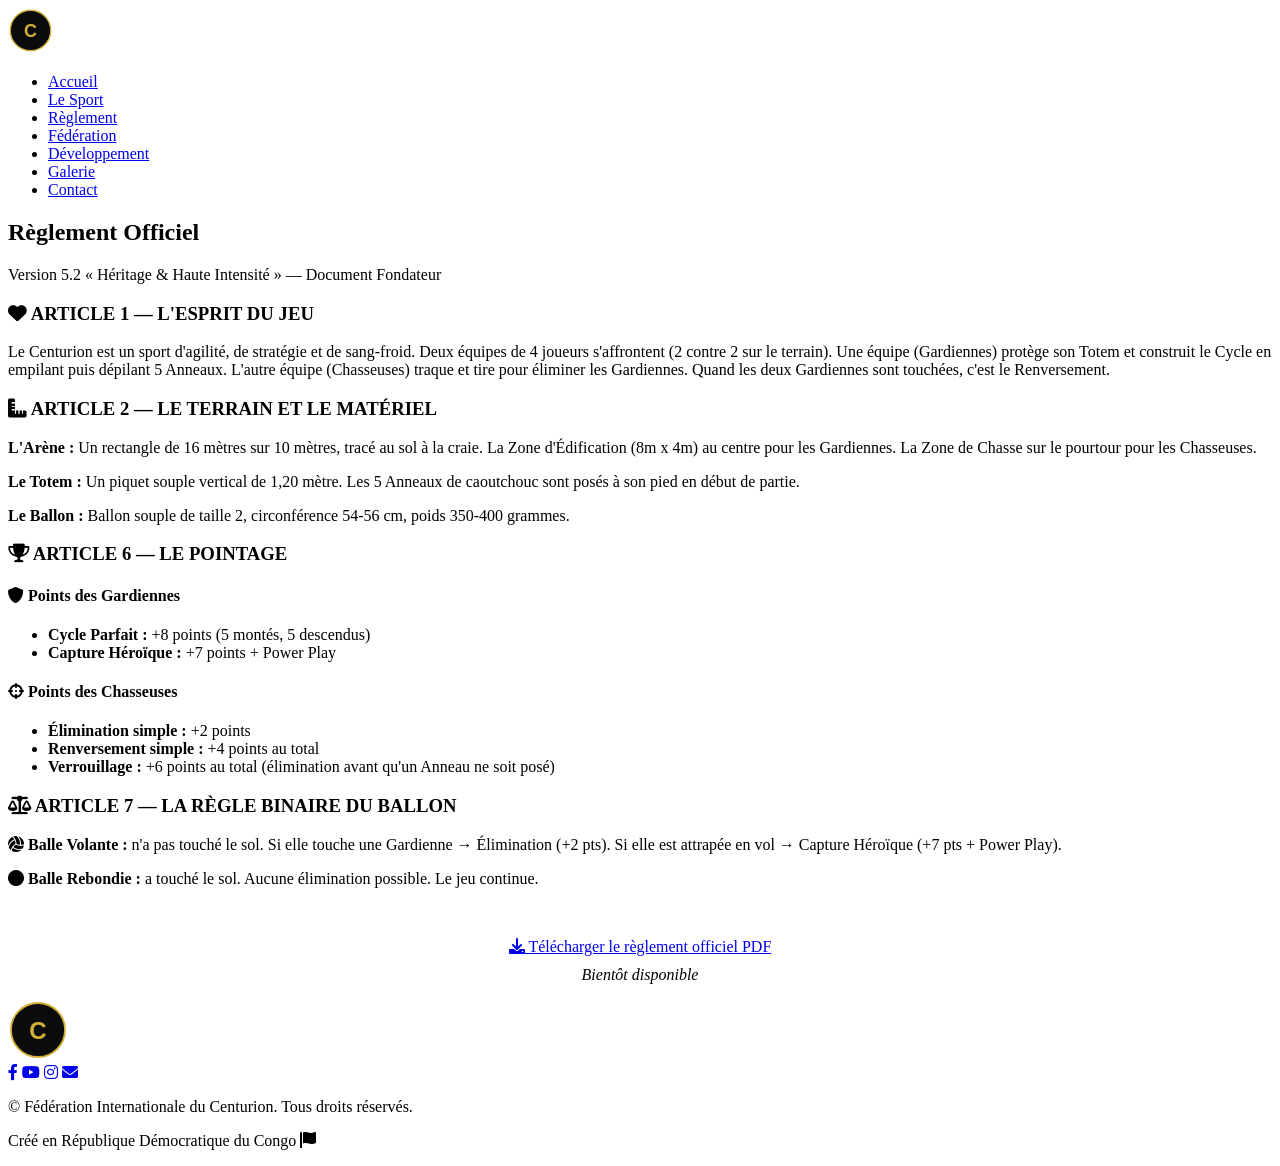
==== reglement.html @ c5f0d4e4 "Add official regulations for Centurion sport This file contains the official rules and regulations f" ====
<!DOCTYPE html>
<html lang="fr">
<head>
    <meta charset="UTF-8">
    <meta name="viewport" content="width=device-width, initial-scale=1.0">
    <meta name="description" content="Règlement officiel du Centurion version 5.2. Points, fautes, Renversement, Capture Héroïque, Power Play. Téléchargez le PDF officiel.">
    <meta name="keywords" content="règlement Centurion, règles Centurion, points Centurion, faute Centurion, Centurion PDF">
    <title>Règlement Officiel - Le Centurion | Version 5.2</title>
    <link rel="stylesheet" href="https://cdnjs.cloudflare.com/ajax/libs/font-awesome/6.0.0-beta3/css/all.min.css">
    <link rel="stylesheet" href="css/style.css">
</head>
<body>

    <header class="main-header">
        <nav class="navbar container">
            <a href="index.html" class="logo">
                <img src="images/logo-centurion.png" alt="Logo Le Centurion" onerror="this.onerror=null; this.src='data:image/svg+xml;utf8,<svg xmlns=%22http://www.w3.org/2000/svg%22 viewBox=%220 0 100 100%22><circle cx=%2250%22 cy=%2250%22 r=%2245%22 fill=%22%230B0B0B%22 stroke=%22%23D4AF37%22 stroke-width=%223%22/><text x=%2250%22 y=%2265%22 font-family=%22Arial%22 font-size=%2240%22 fill=%22%23D4AF37%22 text-anchor=%22middle%22 font-weight=%22bold%22>C</text></svg>'; this.style.width='45px'; this.style.height='45px';">
            </a>
            <ul class="nav-menu">
                <li><a href="index.html">Accueil</a></li>
                <li><a href="sport.html">Le Sport</a></li>
                <li><a href="reglement.html">Règlement</a></li>
                <li><a href="federation.html">Fédération</a></li>
                <li><a href="developpement.html">Développement</a></li>
                <li><a href="galerie.html">Galerie</a></li>
                <li><a href="contact.html">Contact</a></li>
            </ul>
            <div class="hamburger">
                <span class="bar"></span>
                <span class="bar"></span>
                <span class="bar"></span>
            </div>
        </nav>
    </header>

    <main>
        <section class="page-header">
            <div class="container">
                <h1>Règlement Officiel</h1>
                <p>Version 5.2 « Héritage & Haute Intensité » — Document Fondateur</p>
            </div>
        </section>

        <section>
            <div class="container">
                <div class="reglement-articles">
                    <article class="reveal">
                        <h3><i class="fas fa-heart"></i> ARTICLE 1 — L'ESPRIT DU JEU</h3>
                        <p>Le Centurion est un sport d'agilité, de stratégie et de sang-froid. Deux équipes de 4 joueurs s'affrontent (2 contre 2 sur le terrain). Une équipe (Gardiennes) protège son Totem et construit le Cycle en empilant puis dépilant 5 Anneaux. L'autre équipe (Chasseuses) traque et tire pour éliminer les Gardiennes. Quand les deux Gardiennes sont touchées, c'est le Renversement.</p>
                    </article>

                    <article class="reveal">
                        <h3><i class="fas fa-ruler-combined"></i> ARTICLE 2 — LE TERRAIN ET LE MATÉRIEL</h3>
                        <p><strong>L'Arène :</strong> Un rectangle de 16 mètres sur 10 mètres, tracé au sol à la craie. La Zone d'Édification (8m x 4m) au centre pour les Gardiennes. La Zone de Chasse sur le pourtour pour les Chasseuses.</p>
                        <p><strong>Le Totem :</strong> Un piquet souple vertical de 1,20 mètre. Les 5 Anneaux de caoutchouc sont posés à son pied en début de partie.</p>
                        <p><strong>Le Ballon :</strong> Ballon souple de taille 2, circonférence 54-56 cm, poids 350-400 grammes.</p>
                    </article>

                    <article class="reveal">
                        <h3><i class="fas fa-trophy"></i> ARTICLE 6 — LE POINTAGE</h3>
                        <h4><i class="fas fa-shield-alt"></i> Points des Gardiennes</h4>
                        <ul>
                            <li><strong>Cycle Parfait :</strong> +8 points (5 montés, 5 descendus)</li>
                            <li><strong>Capture Héroïque :</strong> +7 points + Power Play</li>
                        </ul>
                        <h4><i class="fas fa-crosshairs"></i> Points des Chasseuses</h4>
                        <ul>
                            <li><strong>Élimination simple :</strong> +2 points</li>
                            <li><strong>Renversement simple :</strong> +4 points au total</li>
                            <li><strong>Verrouillage :</strong> +6 points au total (élimination avant qu'un Anneau ne soit posé)</li>
                        </ul>
                    </article>

                    <article class="reveal">
                        <h3><i class="fas fa-balance-scale"></i> ARTICLE 7 — LA RÈGLE BINAIRE DU BALLON</h3>
                        <p><strong><i class="fas fa-volleyball-ball"></i> Balle Volante :</strong> n'a pas touché le sol. Si elle touche une Gardienne → Élimination (+2 pts). Si elle est attrapée en vol → Capture Héroïque (+7 pts + Power Play).</p>
                        <p><strong><i class="fas fa-circle"></i> Balle Rebondie :</strong> a touché le sol. Aucune élimination possible. Le jeu continue.</p>
                    </article>
                </div>
                <div style="text-align: center; margin-top: 50px;">
                    <a href="#" class="btn btn-or"><i class="fas fa-download"></i> Télécharger le règlement officiel PDF</a>
                    <p style="margin-top: 10px; color: var(--gris-moyen); font-style: italic;">Bientôt disponible</p>
                </div>
            </div>
        </section>
    </main>

    <footer class="main-footer">
        <div class="container">
            <img src="images/logo-centurion.png" alt="Logo FIC" class="footer-logo" onerror="this.onerror=null; this.src='data:image/svg+xml;utf8,<svg xmlns=%22http://www.w3.org/2000/svg%22 viewBox=%220 0 100 100%22><circle cx=%2250%22 cy=%2250%22 r=%2245%22 fill=%22%230B0B0B%22 stroke=%22%23D4AF37%22 stroke-width=%223%22/><text x=%2250%22 y=%2265%22 font-family=%22Arial%22 font-size=%2240%22 fill=%22%23D4AF37%22 text-anchor=%22middle%22 font-weight=%22bold%22>C</text></svg>'; this.style.width='60px'; this.style.height='60px';">
            <div class="footer-social">
                <a href="#" aria-label="Facebook"><i class="fab fa-facebook-f"></i></a>
                <a href="#" aria-label="YouTube"><i class="fab fa-youtube"></i></a>
                <a href="#" aria-label="Instagram"><i class="fab fa-instagram"></i></a>
                <a href="mailto:federation@centurion-sport.org" aria-label="Email"><i class="fas fa-envelope"></i></a>
            </div>
            <div class="footer-text">
                <p>© <span id="current-year"></span> Fédération Internationale du Centurion. Tous droits réservés.</p>
                <p class="origin">Créé en République Démocratique du Congo <i class="fas fa-flag"></i></p>
            </div>
        </div>
    </footer>

    <script src="js/script.js"></script>
</body>
</html>
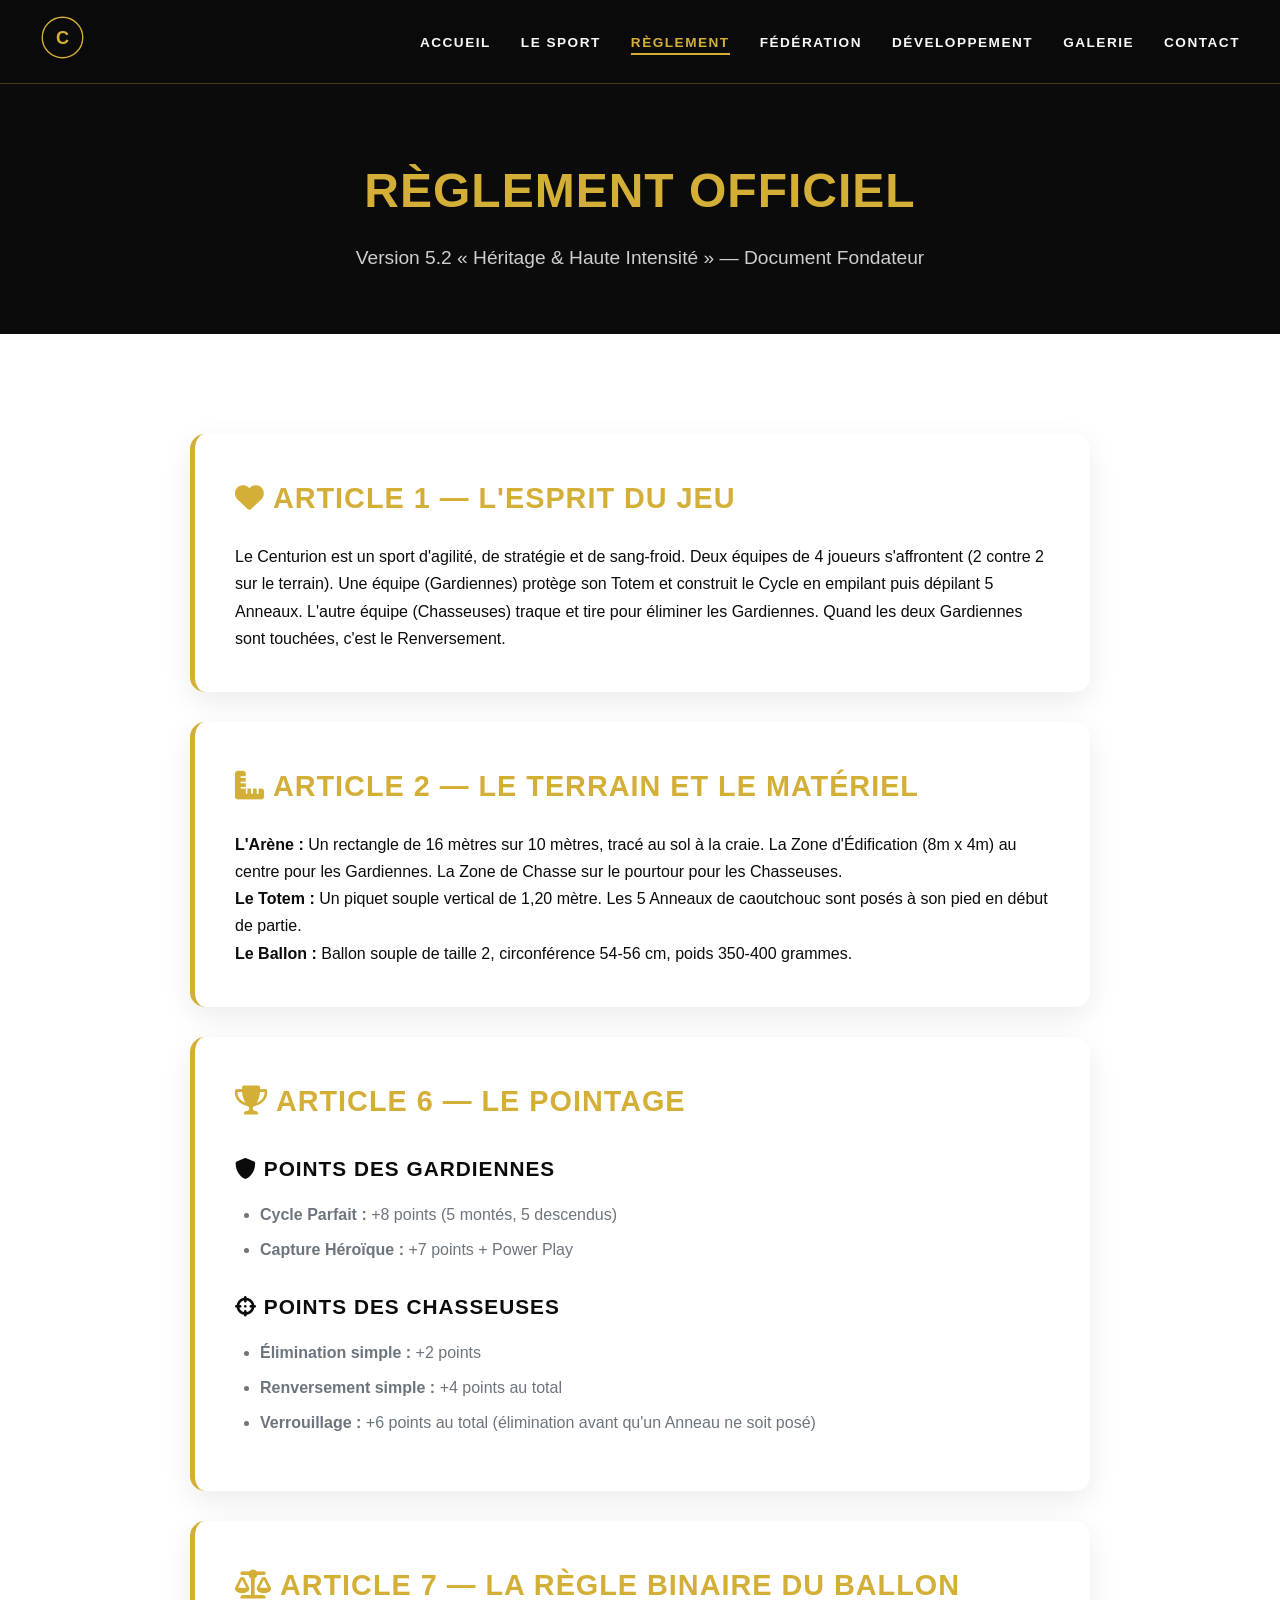
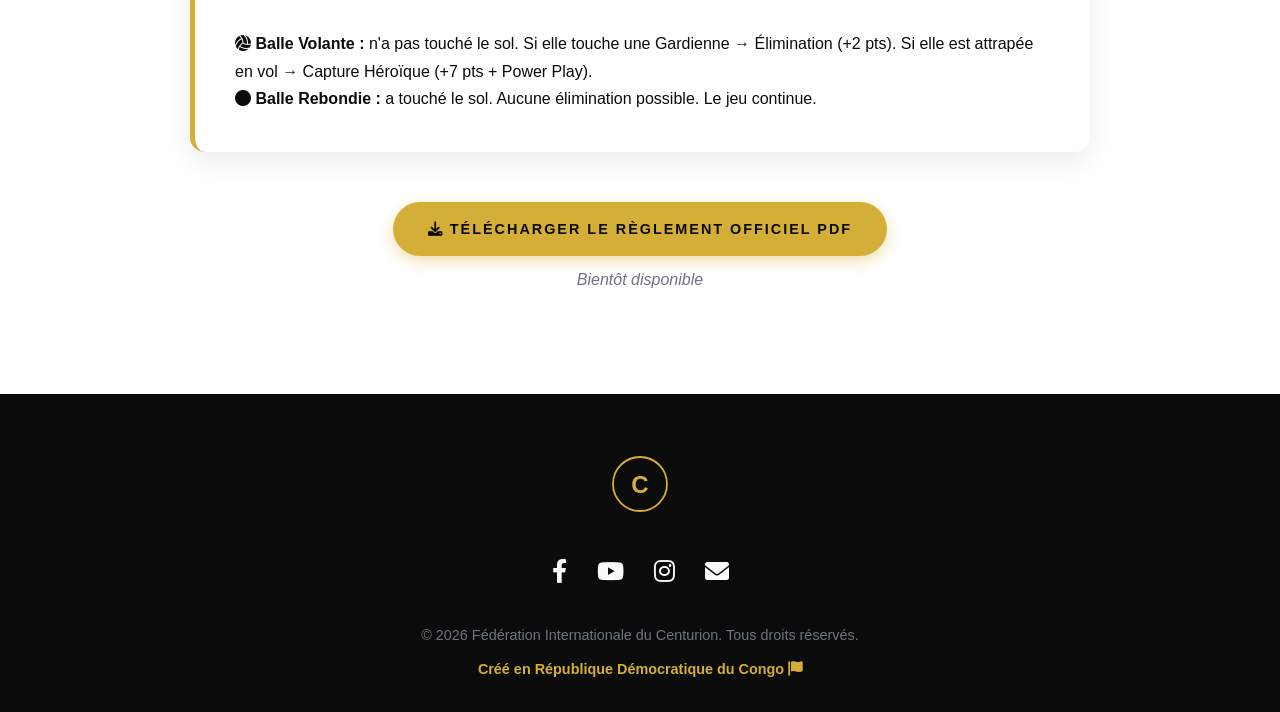
==== commit f741cb92: "Update stylesheet and script paths in reglement.html" ====
--- a/reglement.html
+++ b/reglement.html
@@ -7,7 +7,7 @@
     <meta name="keywords" content="règlement Centurion, règles Centurion, points Centurion, faute Centurion, Centurion PDF">
     <title>Règlement Officiel - Le Centurion | Version 5.2</title>
     <link rel="stylesheet" href="https://cdnjs.cloudflare.com/ajax/libs/font-awesome/6.0.0-beta3/css/all.min.css">
-    <link rel="stylesheet" href="css/style.css">
+    <link rel="stylesheet" href="style.css">
 </head>
 <body>
 
@@ -101,6 +101,6 @@
         </div>
     </footer>
 
-    <script src="js/script.js"></script>
+    <script src="script.js"></script>
 </body>
 </html>
--- a/style.css
+++ b/style.css
@@ -0,0 +1,830 @@
+/* === VARIABLES GLOBALES === */
+:root {
+    --noir-profond: #0B0B0B;
+    --or-prestige: #D4AF37;
+    --bleu-gardiennes: #0057FF;
+    --orange-chasseuses: #FF6B00;
+    --blanc-casse: #F8F9FA;
+    --gris-clair: #E9ECEF;
+    --gris-moyen: #6C757D;
+    --blanc: #FFFFFF;
+
+    --police-titres: 'Trebuchet MS', 'Lucida Sans Unicode', 'Lucida Grande', 'Lucida Sans', Arial, sans-serif;
+    --police-texte: 'Segoe UI', Tahoma, Geneva, Verdana, sans-serif;
+
+    --ombre-douce: 0 10px 30px rgba(0, 0, 0, 0.08);
+    --ombre-forte: 0 15px 40px rgba(0, 0, 0, 0.15);
+    --transition-fluide: all 0.3s cubic-bezier(0.25, 0.8, 0.25, 1);
+}
+
+* {
+    margin: 0;
+    padding: 0;
+    box-sizing: border-box;
+}
+
+html {
+    scroll-behavior: smooth;
+}
+
+body {
+    font-family: var(--police-texte);
+    color: var(--noir-profond);
+    background-color: var(--blanc);
+    line-height: 1.7;
+    overflow-x: hidden;
+}
+
+h1, h2, h3, h4 {
+    font-family: var(--police-titres);
+    font-weight: 800;
+    text-transform: uppercase;
+    letter-spacing: 1px;
+}
+
+a {
+    text-decoration: none;
+    color: inherit;
+}
+
+.container {
+    max-width: 1200px;
+    margin: 0 auto;
+    padding: 0 20px;
+}
+
+/* === BOUTONS === */
+.btn {
+    display: inline-block;
+    padding: 15px 35px;
+    font-weight: 700;
+    text-transform: uppercase;
+    letter-spacing: 2px;
+    border-radius: 50px;
+    transition: var(--transition-fluide);
+    cursor: pointer;
+    border: none;
+    text-align: center;
+    font-size: 0.9rem;
+}
+
+.btn-or {
+    background-color: var(--or-prestige);
+    color: var(--noir-profond);
+    box-shadow: 0 5px 15px rgba(212, 175, 55, 0.4);
+}
+
+.btn-or:hover {
+    background-color: #c19b2e;
+    transform: translateY(-3px);
+    box-shadow: 0 10px 25px rgba(212, 175, 55, 0.6);
+}
+
+.btn-blanc {
+    background-color: transparent;
+    color: var(--blanc);
+    border: 2px solid var(--blanc);
+}
+
+.btn-blanc:hover {
+    background-color: var(--blanc);
+    color: var(--noir-profond);
+    transform: translateY(-3px);
+}
+
+.btn-noir {
+    background-color: var(--noir-profond);
+    color: var(--or-prestige);
+    border: 2px solid var(--noir-profond);
+}
+
+.btn-noir:hover {
+    background-color: transparent;
+    color: var(--noir-profond);
+}
+
+/* === NAVIGATION === */
+.main-header {
+    position: fixed;
+    top: 0;
+    left: 0;
+    width: 100%;
+    z-index: 1000;
+    background-color: rgba(11, 11, 11, 0.92);
+    backdrop-filter: blur(10px);
+    border-bottom: 1px solid rgba(212, 175, 55, 0.3);
+    transition: var(--transition-fluide);
+}
+
+.navbar {
+    display: flex;
+    justify-content: space-between;
+    align-items: center;
+    padding: 15px 0;
+}
+
+.logo img {
+    height: 45px;
+    transition: var(--transition-fluide);
+}
+
+.nav-menu {
+    display: flex;
+    list-style: none;
+    gap: 30px;
+}
+
+.nav-menu a {
+    color: var(--blanc-casse);
+    font-weight: 600;
+    text-transform: uppercase;
+    font-size: 0.85rem;
+    letter-spacing: 1.5px;
+    position: relative;
+    padding-bottom: 5px;
+    transition: var(--transition-fluide);
+}
+
+.nav-menu a::after {
+    content: '';
+    position: absolute;
+    bottom: 0;
+    left: 0;
+    width: 0;
+    height: 2px;
+    background-color: var(--or-prestige);
+    transition: width 0.3s ease;
+}
+
+.nav-menu a:hover,
+.nav-menu a.active {
+    color: var(--or-prestige);
+}
+
+.nav-menu a:hover::after,
+.nav-menu a.active::after {
+    width: 100%;
+}
+
+/* Menu Hamburger */
+.hamburger {
+    display: none;
+    cursor: pointer;
+}
+
+.bar {
+    display: block;
+    width: 25px;
+    height: 2px;
+    margin: 5px auto;
+    background-color: var(--blanc);
+    transition: var(--transition-fluide);
+}
+
+/* === HERO SECTION === */
+.hero {
+    height: 100vh;
+    background: linear-gradient(135deg, rgba(11, 11, 11, 0.85) 0%, rgba(0, 87, 255, 0.6) 50%, rgba(255, 107, 0, 0.4) 100%),
+                url('data:image/svg+xml;utf8,<svg xmlns="http://www.w3.org/2000/svg" viewBox="0 0 1200 800" opacity="0.1"><path d="M0 400 L1200 200 L1200 600 Z" fill="%23D4AF37"/><circle cx="600" cy="400" r="150" stroke="%23D4AF37" stroke-width="2" fill="none"/><circle cx="600" cy="400" r="250" stroke="%23D4AF37" stroke-width="1" fill="none"/><circle cx="600" cy="400" r="350" stroke="%23D4AF37" stroke-width="0.5" fill="none"/></svg>') no-repeat center center/cover;
+    display: flex;
+    align-items: center;
+    justify-content: center;
+    text-align: center;
+    color: var(--blanc);
+    position: relative;
+    overflow: hidden;
+}
+
+.hero-content {
+    z-index: 2;
+    animation: fadeInUp 1s ease-out;
+}
+
+.hero h1 {
+    font-size: 5.5rem;
+    font-weight: 900;
+    letter-spacing: 15px;
+    text-shadow: 0 0 30px rgba(0,0,0,0.7);
+    line-height: 1.2;
+    margin-bottom: 20px;
+}
+
+.hero h1 span {
+    color: var(--or-prestige);
+}
+
+.hero p {
+    font-size: 1.5rem;
+    font-weight: 300;
+    letter-spacing: 3px;
+    margin-bottom: 40px;
+    text-shadow: 0 0 10px rgba(0,0,0,0.8);
+}
+
+.hero-buttons {
+    display: flex;
+    gap: 25px;
+    justify-content: center;
+    flex-wrap: wrap;
+}
+
+.scroll-indicator {
+    position: absolute;
+    bottom: 30px;
+    left: 50%;
+    transform: translateX(-50%);
+    display: flex;
+    flex-direction: column;
+    align-items: center;
+    color: var(--or-prestige);
+    animation: bounce 2s infinite;
+}
+
+.scroll-indicator span {
+    font-size: 0.8rem;
+    letter-spacing: 2px;
+    margin-bottom: 10px;
+}
+
+.scroll-indicator i {
+    font-size: 1.5rem;
+}
+
+/* === SECTIONS GÉNÉRALES === */
+section {
+    padding: 100px 0;
+}
+
+.page-header {
+    background-color: var(--noir-profond);
+    color: var(--blanc);
+    padding: 150px 0 60px;
+    text-align: center;
+}
+
+.page-header h1 {
+    font-size: 3rem;
+    color: var(--or-prestige);
+    margin-bottom: 10px;
+}
+
+.page-header p {
+    font-size: 1.2rem;
+    opacity: 0.8;
+}
+
+.section-title {
+    text-align: center;
+    margin-bottom: 70px;
+}
+
+.section-title h2 {
+    font-size: 2.8rem;
+    color: var(--noir-profond);
+    margin-bottom: 15px;
+    position: relative;
+    display: inline-block;
+}
+
+.section-title h2::after {
+    content: '';
+    display: block;
+    width: 80px;
+    height: 4px;
+    background: var(--or-prestige);
+    margin: 15px auto 0;
+}
+
+.section-title p {
+    font-size: 1.1rem;
+    color: var(--gris-moyen);
+    max-width: 600px;
+    margin: 0 auto;
+}
+
+.bg-light {
+    background-color: var(--blanc-casse);
+}
+
+.bg-dark {
+    background-color: var(--noir-profond);
+    color: var(--blanc);
+}
+
+/* === CARTES === */
+.card-container {
+    display: flex;
+    justify-content: center;
+    gap: 40px;
+    flex-wrap: wrap;
+}
+
+.card {
+    background: var(--blanc);
+    border-radius: 15px;
+    padding: 40px 30px;
+    box-shadow: var(--ombre-douce);
+    text-align: center;
+    flex: 1;
+    min-width: 280px;
+    max-width: 350px;
+    transition: var(--transition-fluide);
+    border-top: 5px solid transparent;
+}
+
+.card:hover {
+    transform: translateY(-10px);
+    box-shadow: var(--ombre-forte);
+}
+
+.card-gardiennes {
+    border-top-color: var(--bleu-gardiennes);
+}
+
+.card-chasseuses {
+    border-top-color: var(--orange-chasseuses);
+}
+
+.card-prestige {
+    border-top-color: var(--or-prestige);
+}
+
+.card-icon {
+    font-size: 3.5rem;
+    margin-bottom: 25px;
+}
+
+.card h3 {
+    font-size: 1.5rem;
+    margin-bottom: 15px;
+    color: var(--noir-profond);
+}
+
+.card p {
+    color: var(--gris-moyen);
+    line-height: 1.8;
+}
+
+/* === ORIGINE === */
+.origin-section {
+    background: var(--noir-profond);
+    color: var(--blanc);
+    position: relative;
+    overflow: hidden;
+}
+
+.origin-section .container {
+    position: relative;
+    z-index: 2;
+}
+
+.origin-content {
+    display: flex;
+    align-items: center;
+    gap: 60px;
+    flex-wrap: wrap;
+}
+
+.origin-text {
+    flex: 1;
+}
+
+.origin-text h2 {
+    color: var(--or-prestige);
+    font-size: 2.5rem;
+    margin-bottom: 30px;
+}
+
+.origin-text p {
+    font-size: 1.1rem;
+    margin-bottom: 20px;
+    opacity: 0.9;
+}
+
+.origin-visual {
+    flex: 1;
+    text-align: center;
+    font-size: 15rem;
+    color: rgba(212, 175, 55, 0.1);
+}
+
+/* === TERRAIN SCHEMA === */
+.terrain-schema {
+    background: var(--blanc);
+    padding: 30px;
+    border-radius: 15px;
+    box-shadow: var(--ombre-douce);
+    text-align: center;
+    max-width: 700px;
+    margin: 0 auto;
+}
+
+.terrain-schema pre {
+    background: var(--noir-profond);
+    color: var(--or-prestige);
+    padding: 20px;
+    border-radius: 10px;
+    font-size: 0.9rem;
+    overflow-x: auto;
+    text-align: left;
+    line-height: 1.4;
+    font-family: 'Courier New', monospace;
+}
+
+/* === TIMELINE === */
+.timeline {
+    position: relative;
+    max-width: 800px;
+    margin: 0 auto;
+    padding-left: 40px;
+}
+
+.timeline::before {
+    content: '';
+    position: absolute;
+    left: 15px;
+    top: 0;
+    bottom: 0;
+    width: 4px;
+    background: var(--gris-clair);
+}
+
+.timeline-item {
+    position: relative;
+    margin-bottom: 50px;
+    padding-left: 30px;
+}
+
+.timeline-dot {
+    position: absolute;
+    left: -47px;
+    top: 5px;
+    width: 20px;
+    height: 20px;
+    border-radius: 50%;
+    background: var(--or-prestige);
+    border: 4px solid var(--blanc);
+    box-shadow: 0 0 0 4px var(--or-prestige);
+}
+
+.timeline-date {
+    font-weight: 800;
+    color: var(--or-prestige);
+    font-size: 1.2rem;
+    margin-bottom: 5px;
+}
+
+.timeline-content {
+    background: var(--blanc);
+    padding: 25px;
+    border-radius: 10px;
+    box-shadow: var(--ombre-douce);
+}
+
+.timeline-content h3 {
+    color: var(--noir-profond);
+    margin-bottom: 10px;
+}
+
+/* === REGLEMENT === */
+.reglement-articles {
+    max-width: 900px;
+    margin: 0 auto;
+}
+
+.reglement-articles article {
+    background: var(--blanc);
+    padding: 40px;
+    margin-bottom: 30px;
+    border-radius: 15px;
+    box-shadow: var(--ombre-douce);
+    border-left: 5px solid var(--or-prestige);
+}
+
+.reglement-articles h3 {
+    color: var(--or-prestige);
+    font-size: 1.8rem;
+    margin-bottom: 20px;
+}
+
+.reglement-articles h4 {
+    color: var(--noir-profond);
+    font-size: 1.3rem;
+    margin: 25px 0 10px;
+}
+
+.reglement-articles ul, 
+.reglement-articles ol {
+    padding-left: 25px;
+    margin: 15px 0;
+}
+
+.reglement-articles li {
+    margin-bottom: 8px;
+    color: var(--gris-moyen);
+}
+
+/* === GALERIE === */
+.gallery-grid {
+    display: grid;
+    grid-template-columns: repeat(auto-fit, minmax(300px, 1fr));
+    gap: 25px;
+}
+
+.gallery-item {
+    position: relative;
+    overflow: hidden;
+    border-radius: 15px;
+    aspect-ratio: 4/3;
+    box-shadow: var(--ombre-douce);
+    transition: var(--transition-fluide);
+}
+
+.gallery-item:hover {
+    transform: scale(1.02);
+    box-shadow: var(--ombre-forte);
+}
+
+.gallery-placeholder {
+    background: linear-gradient(135deg, var(--noir-profond), var(--bleu-gardiennes));
+    width: 100%;
+    height: 100%;
+    display: flex;
+    flex-direction: column;
+    align-items: center;
+    justify-content: center;
+    color: var(--blanc);
+    font-size: 3rem;
+    gap: 10px;
+}
+
+.gallery-placeholder span {
+    font-size: 1rem;
+    text-transform: uppercase;
+    letter-spacing: 2px;
+    color: var(--or-prestige);
+    font-weight: 600;
+}
+
+/* === FORMULAIRE === */
+.contact-wrapper {
+    display: flex;
+    gap: 50px;
+    flex-wrap: wrap;
+}
+
+.contact-form {
+    flex: 2;
+    min-width: 300px;
+}
+
+.form-group {
+    margin-bottom: 25px;
+}
+
+.form-group label {
+    display: block;
+    font-weight: 700;
+    text-transform: uppercase;
+    letter-spacing: 1px;
+    font-size: 0.8rem;
+    margin-bottom: 8px;
+    color: var(--gris-moyen);
+}
+
+.form-group input,
+.form-group textarea {
+    width: 100%;
+    padding: 15px;
+    border: 1px solid var(--gris-clair);
+    border-radius: 8px;
+    font-family: var(--police-texte);
+    font-size: 1rem;
+    transition: var(--transition-fluide);
+    background: var(--blanc-casse);
+}
+
+.form-group input:focus,
+.form-group textarea:focus {
+    outline: none;
+    border-color: var(--or-prestige);
+    box-shadow: 0 0 0 3px rgba(212, 175, 55, 0.2);
+    background: var(--blanc);
+}
+
+.contact-info {
+    flex: 1;
+    background: var(--noir-profond);
+    color: var(--blanc);
+    padding: 40px;
+    border-radius: 15px;
+    min-width: 250px;
+}
+
+.contact-info h3 {
+    color: var(--or-prestige);
+    margin-bottom: 25px;
+}
+
+.contact-info p {
+    margin-bottom: 15px;
+    display: flex;
+    align-items: center;
+    gap: 15px;
+}
+
+.contact-info i {
+    color: var(--or-prestige);
+    font-size: 1.2rem;
+    width: 25px;
+    text-align: center;
+}
+
+/* === VALEURS === */
+.valeurs-grid {
+    display: flex;
+    flex-wrap: wrap;
+    justify-content: center;
+    gap: 20px;
+}
+
+.valeur-card {
+    background: var(--blanc);
+    padding: 30px 25px;
+    border-radius: 15px;
+    box-shadow: var(--ombre-douce);
+    text-align: center;
+    min-width: 150px;
+    flex: 1 1 150px;
+    max-width: 200px;
+    transition: var(--transition-fluide);
+}
+
+.valeur-card:hover {
+    transform: translateY(-5px);
+    box-shadow: var(--ombre-forte);
+}
+
+.valeur-card .card-icon {
+    font-size: 2.5rem;
+    margin-bottom: 15px;
+}
+
+.valeur-card h3 {
+    font-size: 1.1rem;
+}
+
+/* === FOOTER === */
+.main-footer {
+    background-color: var(--noir-profond);
+    color: var(--blanc);
+    padding: 60px 0 30px;
+    text-align: center;
+}
+
+.footer-logo {
+    height: 60px;
+    margin-bottom: 30px;
+}
+
+.footer-social {
+    display: flex;
+    justify-content: center;
+    gap: 30px;
+    margin-bottom: 30px;
+}
+
+.footer-social a {
+    color: var(--blanc-casse);
+    font-size: 1.5rem;
+    transition: var(--transition-fluide);
+}
+
+.footer-social a:hover {
+    color: var(--or-prestige);
+    transform: translateY(-3px);
+}
+
+.footer-text {
+    color: var(--gris-moyen);
+    font-size: 0.9rem;
+}
+
+.footer-text .origin {
+    color: var(--or-prestige);
+    font-weight: 600;
+    margin-top: 10px;
+}
+
+/* === ANIMATIONS === */
+@keyframes fadeInUp {
+    from {
+        opacity: 0;
+        transform: translateY(40px);
+    }
+    to {
+        opacity: 1;
+        transform: translateY(0);
+    }
+}
+
+@keyframes bounce {
+    0%, 20%, 50%, 80%, 100% {
+        transform: translateY(0) translateX(-50%);
+    }
+    40% {
+        transform: translateY(-15px) translateX(-50%);
+    }
+    60% {
+        transform: translateY(-7px) translateX(-50%);
+    }
+}
+
+.reveal {
+    opacity: 0;
+    transform: translateY(30px);
+    transition: opacity 0.6s ease-out, transform 0.6s ease-out;
+}
+
+.reveal.active {
+    opacity: 1;
+    transform: translateY(0);
+}
+
+/* === RESPONSIVE === */
+@media (max-width: 992px) {
+    .hero h1 {
+        font-size: 3.5rem;
+        letter-spacing: 8px;
+    }
+
+    .origin-content {
+        flex-direction: column;
+        text-align: center;
+    }
+
+    .origin-visual {
+        font-size: 10rem;
+    }
+}
+
+@media (max-width: 768px) {
+    .hamburger {
+        display: block;
+        z-index: 1001;
+    }
+
+    .hamburger.active .bar:nth-child(2) {
+        opacity: 0;
+    }
+    .hamburger.active .bar:nth-child(1) {
+        transform: translateY(8px) rotate(45deg);
+    }
+    .hamburger.active .bar:nth-child(3) {
+        transform: translateY(-8px) rotate(-45deg);
+    }
+
+    .nav-menu {
+        position: fixed;
+        left: -100%;
+        top: 0;
+        flex-direction: column;
+        background-color: var(--noir-profond);
+        width: 100%;
+        height: 100vh;
+        text-align: center;
+        justify-content: center;
+        gap: 40px;
+        transition: 0.4s;
+        z-index: 1000;
+    }
+
+    .nav-menu.active {
+        left: 0;
+    }
+
+    .nav-menu a {
+        font-size: 1.2rem;
+    }
+
+    .hero h1 {
+        font-size: 2.8rem;
+        letter-spacing: 5px;
+    }
+
+    .hero p {
+        font-size: 1rem;
+    }
+
+    .section-title h2 {
+        font-size: 2rem;
+    }
+
+    .contact-wrapper {
+        flex-direction: column;
+    }
+
+    .page-header h1 {
+        font-size: 2.2rem;
+    }
+}
